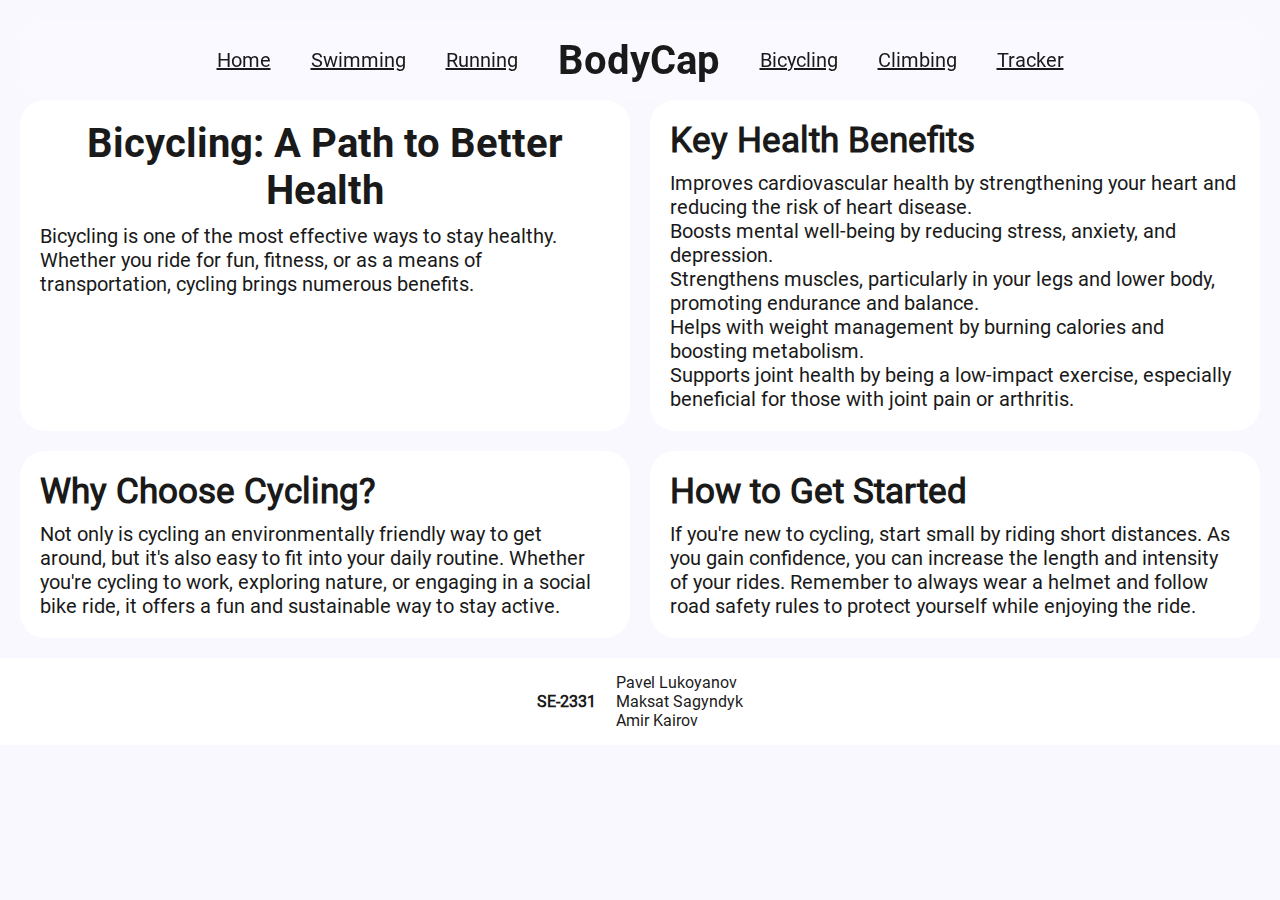
==== bicycling.html @ da782f6e "Style upd 1" ====
<!DOCTYPE html>
<html lang="en" style="padding: 0">
    <head>
        <meta name="viewport" content="width=device-width, initial-scale=1.0">
        <link href="CSS/main.css" rel="stylesheet" type="text/css">
        <meta charset="UTF-8">
        <title>Bicycling Benefits - BodyCap</title>
    </head>
    <body>
        <div class="emptyGap"></div>
        <header>
            <nav id="navHeader">
                <a href="index.html">Home</a>
                <a href="swimming.html">Swimming</a>
                <a href="running.html">Running</a>
                <h1 style="font-size: 40px">BodyCap</h1>
                <a href="bicycling.html">Bicycling</a>
                <a href="climbing.html">Climbing</a>
                <a href="tracker.html">Tracker</a>
            </nav>
        </header>
        <main>
            <section>
                <h1 style="font-size: 40px">Bicycling: A Path to Better Health</h1>
                <p style="font-size: 20px; align-self: center">
                    Bicycling is one of the most effective ways to stay healthy. Whether you ride for fun, fitness, or as a means of transportation, cycling brings numerous benefits.
                </p>
            </section>
            <section>
                <h2 style="font-size: 35px">Key Health Benefits</h2>
                <ul style="font-size: 20px">
                    <li>Improves cardiovascular health by strengthening your heart and reducing the risk of heart disease.</li>
                    <li>Boosts mental well-being by reducing stress, anxiety, and depression.</li>
                    <li>Strengthens muscles, particularly in your legs and lower body, promoting endurance and balance.</li>
                    <li>Helps with weight management by burning calories and boosting metabolism.</li>
                    <li>Supports joint health by being a low-impact exercise, especially beneficial for those with joint pain or arthritis.</li>
                </ul>
            </section>
            <section>
                <h2 style="font-size: 35px">Why Choose Cycling?</h2>
                <p style="font-size: 20px">
                    Not only is cycling an environmentally friendly way to get around, but it's also easy to fit into your daily routine. Whether you're cycling to work, exploring nature, or engaging in a social bike ride, it offers a fun and sustainable way to stay active.
                </p>
            </section>
            <section>
                <h2 style="font-size: 35px">How to Get Started</h2>
                <p style="font-size: 20px">
                    If you're new to cycling, start small by riding short distances. As you gain confidence, you can increase the length and intensity of your rides. Remember to always wear a helmet and follow road safety rules to protect yourself while enjoying the ride.
                </p>
            </section>
        </main>
        <footer>
            <p style="font-weight: bold">SE-2331</p>
            <ul>
                <li>Pavel Lukoyanov</li>
                <li>Maksat Sagyndyk</li>
                <li>Amir Kairov</li>
            </ul>
        </footer>
    </body>
</html>
---- CSS/main.css ----
* {
    margin: 0;
    padding: 0;
    box-sizing: border-box;
    font-family: "Roboto-Regular", "Arial", sans-serif;
    color: #1a1a1a
}
@font-face {
    font-family: "Roboto-Regular";
    src: url("../TTF/Roboto-Regular.ttf");
}
@font-face {
    font-family: "Roboto-Bold";
    src: url("../TTF/Roboto-Bold.ttf");
}
body {
    width: 100%;
    display: flex;
    flex-direction: column;
    align-items: center;
    gap: 20px;
    background-color: #f9f8ff;
}
header {
    width: calc(100% - 40px);
    max-width: 1480px;
    height: 80px;
    padding: 15px;
    display: flex;
    position: fixed;
    flex-direction: column;
    align-items: center;
    justify-content: center;
    gap: 20px;
    top: 20px;
    border-radius: 25px;
    background-color: #ffffff36;
    backdrop-filter: blur(15px);
}
#navHeader {
    display: flex;
    align-items: center;
}
section {
    max-width: 1480px;
    width: 450px;
    display: flex;
    flex-direction: column;
    gap: 10px;
    padding: 20px;
    background-color: #ffffff;
    border-radius: 25px;
    flex-grow: 1;

}
.sectionFullscreen {
    height: 100vh;
    min-width: 100vw;
    display: flex;
    flex-direction: column;
    align-items: center;
    justify-content: center;
    background-color: #5685ff;
    margin-left: -20px;
    border-radius: 0;
}
#welcomeScreen {
    background-image: url("../SVG/welcomeScreen.svg");
    background-size: cover;
    background-position: center;
}
#starScreen {
    background-image: url("../SVG/starScreen.svg");
    background-size: cover;
    background-position: center;
}
#goldScreen {
    background-image: url("../SVG/goldScreen.svg");
    background-size: cover;
    background-position: center;
}
h1 {
    font-family: "Roboto-Bold", "Arial", sans-serif;
    font-weight: normal;
    text-align: center;
}

.emptyGap {
    height: 80px
}
.h1Ultra {
    color: #ffffff;
    font-size: 80px;
    text-align: center;
}
.sectionForm {
    background: linear-gradient(22deg, rgb(255 161 161) 0%, rgb(255 102 210) 35%, rgb(104 137 239) 100%);
    padding: 20px 0 40px 0;
}
nav {
    display: flex;
    gap: 40px
}
a, label {
    font-size: 20px;
}
main {
    display: flex;
    flex-wrap: wrap;
    gap: 20px;
    width: 100%;
    padding: 0 20px;
}
footer {
    width: 100%;
    padding: 15px;
    display: flex;
    flex-wrap: wrap;
    justify-content: center;
    align-items: center;
    gap: 20px;
    background-color: #ffffff;
}
ul {
    list-style-type:  none;
}
img {
    border-radius: 18px;
}
input, button, textarea, select {
    min-height: 50px;
    min-width: 300px;
    border-radius: 15px;
    padding: 8px;
    font-size: 20px;
    border: none;
    background-color: #ffffff;
}
form {
    display: flex;
    flex-direction: column;
    width: 300px;
    gap: 10px
}
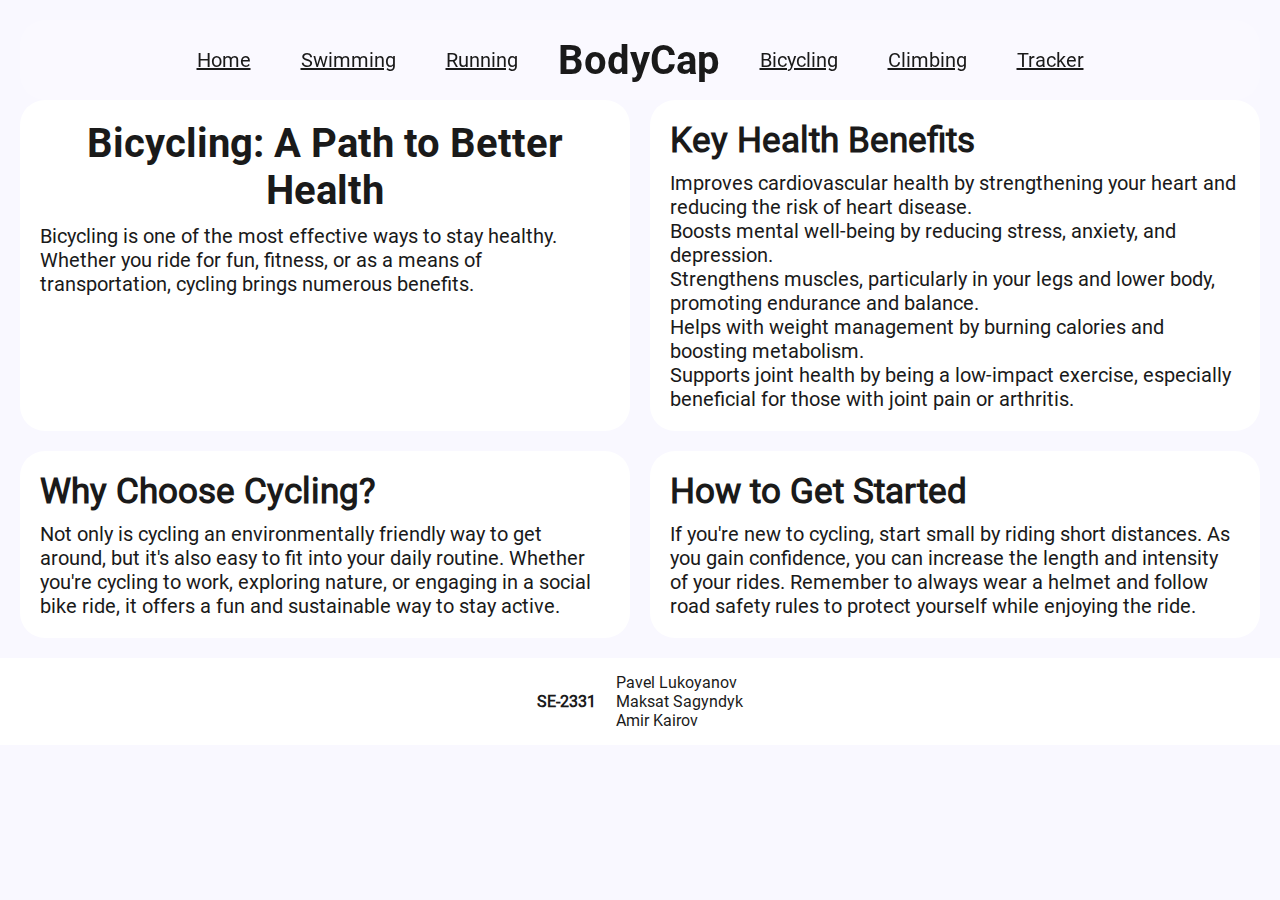
==== commit 577cf2e3: "Style upd 1" ====
--- a/bicycling.html
+++ b/bicycling.html
@@ -3,6 +3,7 @@
     <head>
         <meta name="viewport" content="width=device-width, initial-scale=1.0">
         <link href="CSS/main.css" rel="stylesheet" type="text/css">
+        <link href="CSS/LazyLukPack.css" rel="stylesheet" type="text/css">
         <meta charset="UTF-8">
         <title>Bicycling Benefits - BodyCap</title>
     </head>
@@ -10,13 +11,13 @@
         <div class="emptyGap"></div>
         <header>
             <nav id="navHeader">
-                <a href="index.html">Home</a>
-                <a href="swimming.html">Swimming</a>
-                <a href="running.html">Running</a>
-                <h1 style="font-size: 40px">BodyCap</h1>
-                <a href="bicycling.html">Bicycling</a>
-                <a href="climbing.html">Climbing</a>
-                <a href="tracker.html">Tracker</a>
+                <a href="index.html" class="btnFrame">Home</a>
+                <a href="swimming.html" class="btnFrame">Swimming</a>
+                <a href="running.html" class="btnFrame">Running</a>
+                <h1 style="font-size: 40px; margin: 0 10px" class="clickable">BodyCap</h1>
+                <a href="bicycling.html" class="btnFrame">Bicycling</a>
+                <a href="climbing.html" class="btnFrame">Climbing</a>
+                <a href="tracker.html" class="btnFrame">Tracker</a>
             </nav>
         </header>
         <main>
--- a/CSS/main.css
+++ b/CSS/main.css
@@ -36,10 +36,19 @@
     border-radius: 25px;
     background-color: #ffffff36;
     backdrop-filter: blur(15px);
+    transition-duration: 1s;
+}
+.headerFullscreen {
+    width: 100%;
+    height: 100%;
+    top: 0;
+    border-radius: 0;
+    max-width: 100%;
 }
 #navHeader {
     display: flex;
     align-items: center;
+    gap: 10px
 }
 section {
     max-width: 1480px;
@@ -64,18 +73,28 @@
     margin-left: -20px;
     border-radius: 0;
 }
-#welcomeScreen {
+.welcomeScreen {
     background-image: url("../SVG/welcomeScreen.svg");
     background-size: cover;
     background-position: center;
 }
-#starScreen {
+.starScreen {
     background-image: url("../SVG/starScreen.svg");
     background-size: cover;
     background-position: center;
 }
-#goldScreen {
+.goldScreen {
     background-image: url("../SVG/goldScreen.svg");
+    background-size: cover;
+    background-position: center;
+}
+.runningScreen {
+    background-image: url("../IMG/running.webp");
+    background-size: cover;
+    background-position: center;
+}
+.swimmingScreen {
+    background-image: url("../IMG/swimming.png");
     background-size: cover;
     background-position: center;
 }
@@ -97,12 +116,25 @@
     background: linear-gradient(22deg, rgb(255 161 161) 0%, rgb(255 102 210) 35%, rgb(104 137 239) 100%);
     padding: 20px 0 40px 0;
 }
-nav {
+.btnFrame {
     display: flex;
-    gap: 40px
+    justify-content: center;
+    align-items: center;
+    padding: 0 20px;
+    cursor: pointer;
+    height: 50px;
+    transition-duration: 0.4s;
+    border-radius: 15px;
+}
+.btnFrame:hover {
+    background-color: #37373799;
+    color: #ffffff;
 }
 a, label {
     font-size: 20px;
+}
+label {
+    color: #ffffff;
 }
 main {
     display: flex;
--- a/CSS/LazyLukPack.css
+++ b/CSS/LazyLukPack.css
@@ -0,0 +1,99 @@
+:root {
+	--main-bg-color: #f4f4f4;
+	--header: #fff;
+	--search-field: #dfdfdf;
+}
+
+* {
+	margin: 0;
+	padding: 0;
+	box-sizing: border-box;
+
+}
+*::-webkit-scrollbar {
+	width: 3px;
+	height: 3px;
+	background-color: #FFFFFF;
+}
+*::-webkit-scrollbar-thumb {
+	background-color: #000000;
+	border-radius: 5px;
+}
+
+.flex {
+	display: flex;
+}
+.flex-column {
+	display: flex;
+	flex-direction: column;
+}
+.flex-justifyspacebetween {
+	display: flex;
+	justify-content: space-between;
+}
+.flex-aligncenter {
+	display: flex;
+	align-items: center;
+}
+.flex-justifycenter {
+	display: flex;
+	justify-content: center;
+}
+
+.minw35h35 {
+	min-width: 35px !important;
+	min-height: 35px !important;
+	width: 35px !important;
+	height: 35px !important;
+}
+.w35h35 {
+	width: 35px !important;
+	height: 35px !important;
+}
+.w40h40 {
+	width: 40px !important;
+	height: 40px !important;
+}
+.w55h55 {
+	width: 55px !important;
+	height: 55px !important;
+}
+.w100h100 {
+	width: 100px !important;
+	height: 100px !important;
+}
+.w200h200 {
+	width: 200px !important;
+	height: 200px !important;
+}
+
+.unclickable {
+	pointer-events: none !important;
+	opacity: 0.3 !important;
+}
+.clickable {
+	cursor: pointer;
+	transition-duration: 0.3s !important;
+}
+.clickable:hover {
+	scale: 0.9;
+}
+.clickableRight {
+	cursor: pointer;
+	transition-duration: 0.3s !important;
+}
+.clickableRight:hover {
+	transform: translateX(5px);
+}
+
+.shake {
+	animation: shake 0.3s;
+}
+@keyframes shake {
+	0% { transform: translateX(0); }
+	20% { transform: translateX(3px); }
+	40% { transform: translateX(-3px); }
+	60% { transform: translateX(3px); }
+	80% { transform: translateX(-3px); }
+	100% { transform: translateX(0px); }
+}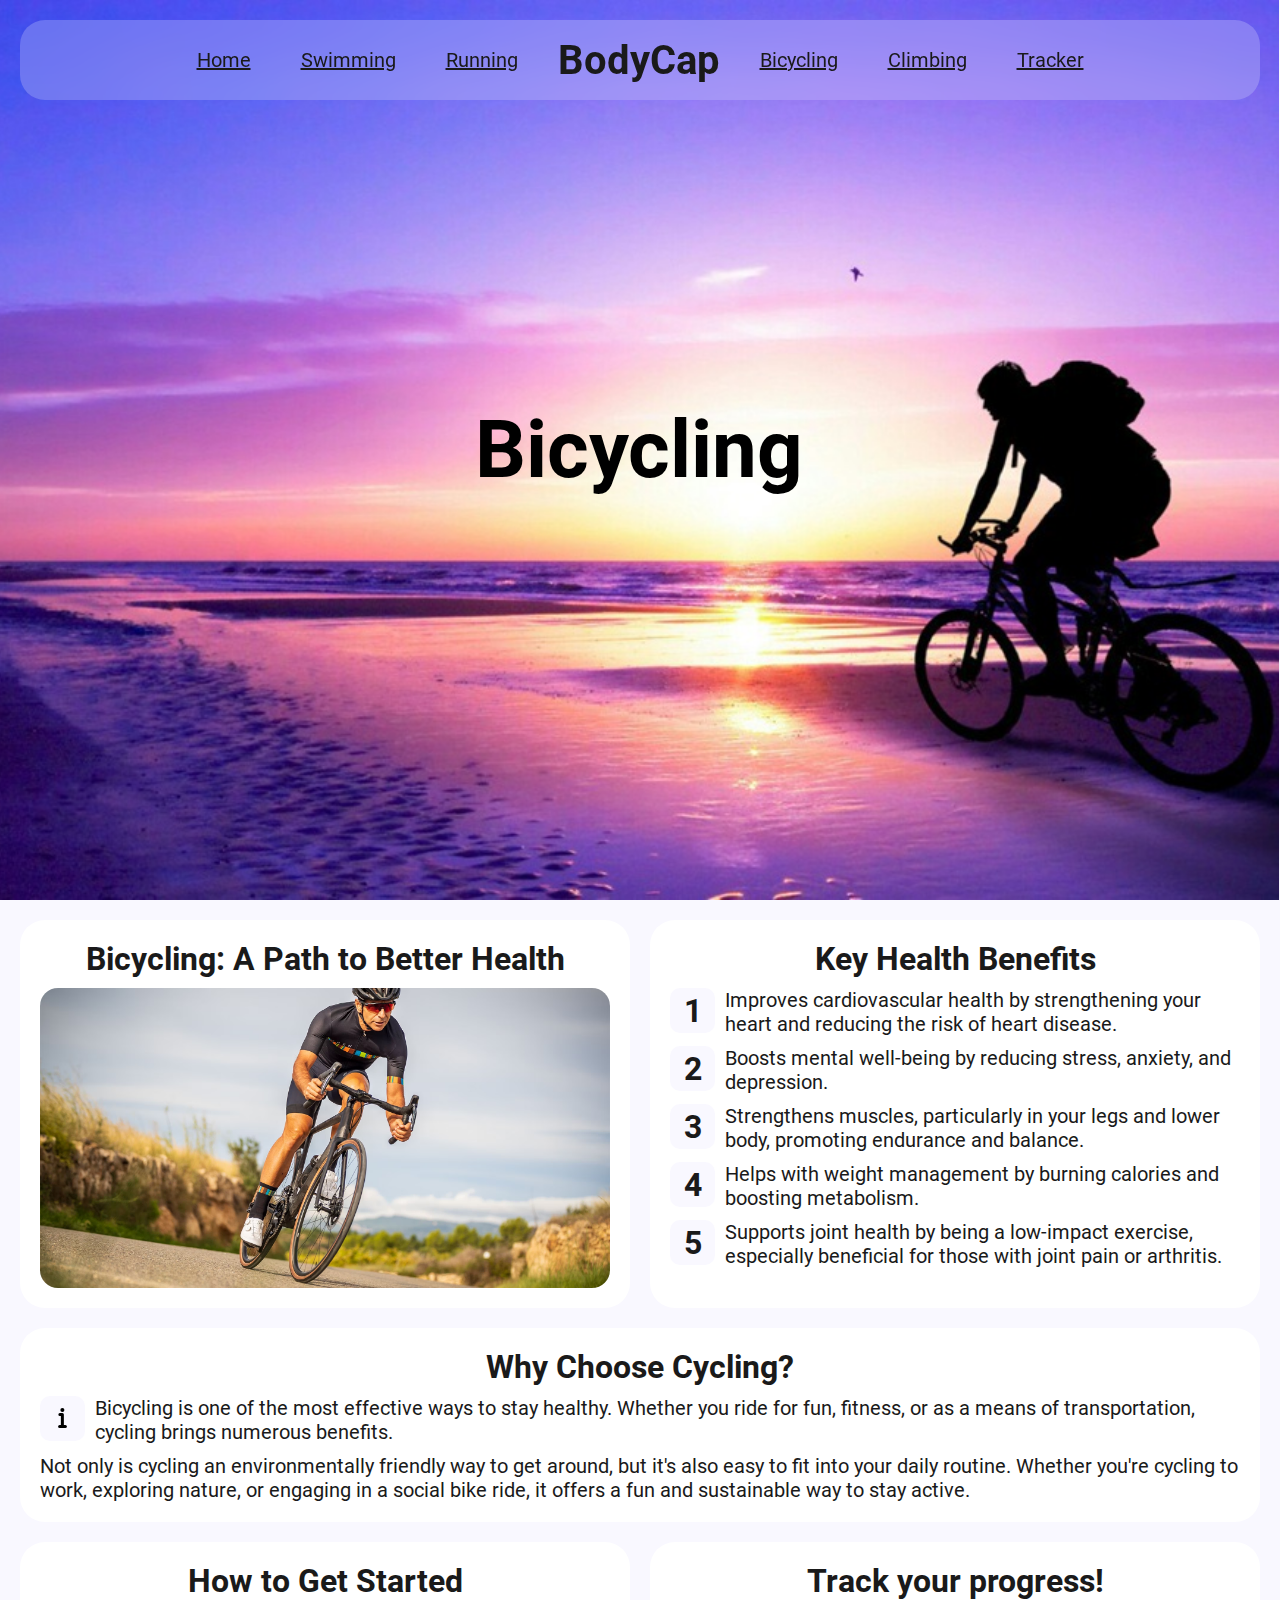
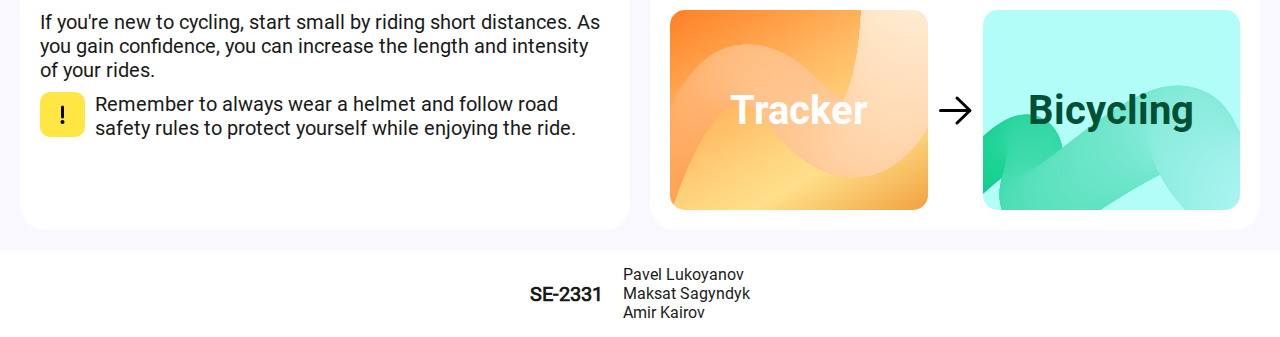
==== commit ec349d29: "Tracker 2" ====
--- a/bicycling.html
+++ b/bicycling.html
@@ -3,12 +3,12 @@
     <head>
         <meta name="viewport" content="width=device-width, initial-scale=1.0">
         <link href="CSS/main.css" rel="stylesheet" type="text/css">
+        <link href="CSS/icons.css" rel="stylesheet" type="text/css">
         <link href="CSS/LazyLukPack.css" rel="stylesheet" type="text/css">
         <meta charset="UTF-8">
         <title>Bicycling Benefits - BodyCap</title>
     </head>
     <body>
-        <div class="emptyGap"></div>
         <header>
             <nav id="navHeader">
                 <a href="index.html" class="btnFrame">Home</a>
@@ -20,34 +20,82 @@
                 <a href="tracker.html" class="btnFrame">Tracker</a>
             </nav>
         </header>
+
+        <section class="sectionFullscreen bicyclingScreen">
+            <h1 class="h1Ultra" style="color:black">Bicycling</h1>
+        </section>
+
         <main>
             <section>
-                <h1 style="font-size: 40px">Bicycling: A Path to Better Health</h1>
-                <p style="font-size: 20px; align-self: center">
-                    Bicycling is one of the most effective ways to stay healthy. Whether you ride for fun, fitness, or as a means of transportation, cycling brings numerous benefits.
-                </p>
+                <h1>Bicycling: A Path to Better Health</h1>
+                <img src="/IMG/bicycling-1.avif" alt="Bicycling" style="object-fit: cover; height: 300px">
             </section>
+
             <section>
-                <h2 style="font-size: 35px">Key Health Benefits</h2>
-                <ul style="font-size: 20px">
-                    <li>Improves cardiovascular health by strengthening your heart and reducing the risk of heart disease.</li>
-                    <li>Boosts mental well-being by reducing stress, anxiety, and depression.</li>
-                    <li>Strengthens muscles, particularly in your legs and lower body, promoting endurance and balance.</li>
-                    <li>Helps with weight management by burning calories and boosting metabolism.</li>
-                    <li>Supports joint health by being a low-impact exercise, especially beneficial for those with joint pain or arthritis.</li>
-                </ul>
+                <h1>Key Health Benefits</h1>
+
+                <div class="flex" style="gap: 10px">
+                    <div class="iconContainer" style="background-color: #f9f8ff">
+                        <h1>1</h1>
+                    </div>
+                    <p>Improves cardiovascular health by strengthening your heart and reducing the risk of heart disease.</p>
+                </div>
+                <div class="flex" style="gap: 10px">
+                    <div class="iconContainer" style="background-color: #f9f8ff">
+                        <h1>2</h1>
+                    </div>
+                    <p>Boosts mental well-being by reducing stress, anxiety, and depression.</p>
+                </div>
+                <div class="flex" style="gap: 10px">
+                    <div class="iconContainer" style="background-color: #f9f8ff">
+                        <h1>3</h1>
+                    </div>
+                    <p>Strengthens muscles, particularly in your legs and lower body, promoting endurance and balance.</p>
+                </div>
+                <div class="flex" style="gap: 10px">
+                    <div class="iconContainer" style="background-color: #f9f8ff">
+                        <h1>4</h1>
+                    </div>
+                    <p>Helps with weight management by burning calories and boosting metabolism.</p>
+                </div>
+                <div class="flex" style="gap: 10px">
+                    <div class="iconContainer" style="background-color: #f9f8ff">
+                        <h1>5</h1>
+                    </div>
+                    <p>Supports joint health by being a low-impact exercise, especially beneficial for those with joint pain or arthritis.</p>
+                </div>
             </section>
-            <section>
-                <h2 style="font-size: 35px">Why Choose Cycling?</h2>
+
+            <section style="width: 100%">
+                <h1>Why Choose Cycling?</h1>
+                <div class="flex" style="gap: 10px">
+                    <div class="iconContainer" style="background-color: #f9f8ff">
+                        <svg class="iconI"></svg>
+                    </div>
+                    <p>Bicycling is one of the most effective ways to stay healthy. Whether you ride for fun, fitness, or as a means of transportation, cycling brings numerous benefits.</p>
+                </div>
                 <p style="font-size: 20px">
                     Not only is cycling an environmentally friendly way to get around, but it's also easy to fit into your daily routine. Whether you're cycling to work, exploring nature, or engaging in a social bike ride, it offers a fun and sustainable way to stay active.
                 </p>
             </section>
             <section>
-                <h2 style="font-size: 35px">How to Get Started</h2>
-                <p style="font-size: 20px">
-                    If you're new to cycling, start small by riding short distances. As you gain confidence, you can increase the length and intensity of your rides. Remember to always wear a helmet and follow road safety rules to protect yourself while enjoying the ride.
-                </p>
+                <h1>How to Get Started</h1>
+                <p>If you're new to cycling, start small by riding short distances. As you gain confidence, you can increase the length and intensity of your rides.</p>
+                <div class="flex" style="gap: 10px">
+                    <div class="iconContainer" style="background-color: #ffe642">
+                        <svg class="iconWarning"></svg>
+                    </div>
+                    <p>Remember to always wear a helmet and follow road safety rules to protect yourself while enjoying the ride.</p>
+                </div>
+            </section>
+
+            <section>
+                <h1>Track your progress!</h1>
+                <div class="flex flex-justifycenter flex-aligncenter" style="gap: 10px; width: 100%">
+                    <button class="buttonExercise colorsTracker clickable" style="max-width: 350px">Tracker</button>
+                    <svg class="iconNext"></svg>
+                    <button class="buttonExercise colorsBicycling clickable" style="max-width: 350px">Bicycling</button>
+                </div>
             </section>
         </main>
         <footer>
--- a/CSS/main.css
+++ b/CSS/main.css
@@ -13,6 +13,13 @@
     font-family: "Roboto-Bold";
     src: url("../TTF/Roboto-Bold.ttf");
 }
+
+@media (max-width: 600px) {
+    .flex-directionRotation {
+        flex-direction: column !important;
+    }
+}
+
 body {
     width: 100%;
     display: flex;
@@ -23,6 +30,7 @@
 }
 header {
     width: calc(100% - 40px);
+    z-index: 3;
     max-width: 1480px;
     height: 80px;
     padding: 15px;
@@ -51,7 +59,6 @@
     gap: 10px
 }
 section {
-    max-width: 1480px;
     width: 450px;
     display: flex;
     flex-direction: column;
@@ -70,7 +77,12 @@
     align-items: center;
     justify-content: center;
     background-color: #5685ff;
-    margin-left: -20px;
+    margin-left: -3px;
+    border-radius: 0;
+}
+.sectionWideInvisible {
+    width: 100%;
+    background-color: #00000000;
     border-radius: 0;
 }
 .welcomeScreen {
@@ -95,6 +107,11 @@
 }
 .swimmingScreen {
     background-image: url("../IMG/swimming.png");
+    background-size: cover;
+    background-position: center;
+}
+.bicyclingScreen {
+    background-image: url("../IMG/bicycling.jpg");
     background-size: cover;
     background-position: center;
 }
@@ -103,6 +120,14 @@
     font-weight: normal;
     text-align: center;
 }
+h3 {
+    font-size: 20px;
+    font-family: "Roboto-Bold", "Arial", sans-serif;
+    font-weight: normal;
+}
+.white {
+    color: white;
+}
 
 .emptyGap {
     height: 80px
@@ -114,7 +139,9 @@
 }
 .sectionForm {
     background: linear-gradient(22deg, rgb(255 161 161) 0%, rgb(255 102 210) 35%, rgb(104 137 239) 100%);
-    padding: 20px 0 40px 0;
+}
+.sectionSteps {
+    background: linear-gradient(22deg, rgb(255 106 40) 0%, rgb(255 38 38) 35%, rgb(255 91 143) 100%);
 }
 .btnFrame {
     display: flex;
@@ -130,7 +157,7 @@
     background-color: #37373799;
     color: #ffffff;
 }
-a, label {
+a, p, label {
     font-size: 20px;
 }
 label {
@@ -142,6 +169,7 @@
     gap: 20px;
     width: 100%;
     padding: 0 20px;
+    max-width: 1480px;
 }
 footer {
     width: 100%;
@@ -154,19 +182,68 @@
     background-color: #ffffff;
 }
 ul {
-    list-style-type:  none;
+    list-style-type: none;
 }
 img {
     border-radius: 18px;
 }
 input, button, textarea, select {
     min-height: 50px;
-    min-width: 300px;
+    width: 100%;
     border-radius: 15px;
-    padding: 8px;
+    padding: 7px;
     font-size: 20px;
     border: none;
-    background-color: #ffffff;
+    background-color: #f9f8ff;
+}
+button {
+    display: flex;
+    justify-content: center;
+    align-items: center;
+    gap: 10px
+}
+.buttonExercise {
+    height: 200px;
+    width: 200px;
+    flex-grow: 1;
+    padding: 10px;
+    flex-direction: column;
+    justify-content: center;
+    font-size: 40px;
+    font-family: "Roboto-Bold", "Arial", sans-serif;
+    background-position: center bottom;
+    background-size: cover;
+}
+.colorsSwimming {
+    background-color: #b2c9fd;
+    color: #002c9f;
+    background-image: url("../SVG/blueBG.svg");
+}
+.colorsRunning {
+    background-color: #fde5b2;
+    color: #810000;
+    background-image: url("../SVG/redBG.svg");
+}
+.colorsBicycling {
+    background-color: #b2fdf7;
+    color: #005035;
+    background-image: url("../SVG/greenBG.svg");
+}
+.colorsClimbing {
+    background-color: #f3dbc8;
+    color: #2e2419;
+    background-image: url("../SVG/brownBG.svg");
+}
+.colorsTracker {
+    color: #ffffff;
+    background-image: url("../SVG/goldScreen.svg");
+}
+
+.chartWrapper {
+    width: 100%;
+    border-radius: 15px;
+    height: 300px;
+    background-color: #515151;
 }
 form {
     display: flex;
--- a/CSS/icons.css
+++ b/CSS/icons.css
@@ -0,0 +1,58 @@
+.iconContainer {
+    min-height: 45px;
+    min-width: 45px;
+    height: 45px;
+    width: 45px;
+    border-radius: 10px;
+    background-color: #ebe0fd;
+    display: flex;
+    align-items: center;
+    justify-content: center;
+}
+.iconHeight {
+    background-image: url('../SVG/height.svg');
+    height: 35px;
+    width: 35px;
+}
+.iconWeight {
+    background-image: url('../SVG/weight.svg');
+    height: 35px;
+    width: 35px;
+}
+.iconNext {
+    background-image: url('../SVG/next.svg');
+    min-height: 35px;
+    min-width: 35px;
+    height: 35px;
+    width: 35px;
+}
+.iconStats{
+    background-image: url('../SVG/stats.svg');
+    height: 35px;
+    width: 35px;
+}
+.iconGoal {
+    background-image: url('../SVG/goal.svg');
+    height: 35px;
+    width: 35px;
+}
+.iconPlus {
+    background-image: url('../SVG/plus.svg');
+    height: 35px;
+    width: 35px;
+}
+.iconI {
+    background-image: url('../SVG/i.svg');
+    height: 35px;
+    width: 35px;
+}
+.iconSneaker {
+    background-image: url('../SVG/sneaker.svg');
+    height: 35px;
+    width: 35px;
+}
+.iconWarning {
+    background-image: url('../SVG/warning.svg');
+    height: 35px;
+    width: 35px;
+}--- a/CSS/LazyLukPack.css
+++ b/CSS/LazyLukPack.css
@@ -26,6 +26,10 @@
 .flex-column {
 	display: flex;
 	flex-direction: column;
+}
+.flex-row {
+	display: flex;
+	flex-direction: row;
 }
 .flex-justifyspacebetween {
 	display: flex;
@@ -96,4 +100,58 @@
 	60% { transform: translateX(3px); }
 	80% { transform: translateX(-3px); }
 	100% { transform: translateX(0px); }
+}
+
+@property --p{
+	syntax: '<number>';
+	inherits: true;
+	initial-value: 0;
+}
+
+.pie {
+	--p:20;
+	--b:26px;
+	--c:darkred;
+	--w:150px;
+}
+
+.pie {
+	width:var(--w);
+	aspect-ratio:1;
+	position:relative;
+	display:inline-grid;
+	margin:5px;
+	place-content:center;
+	font-weight: normal;
+}
+.pie:before,
+.pie:after {
+	content:"";
+	position:absolute;
+	border-radius:50%;
+}
+.pie:before {
+	inset:0;
+	background:
+			radial-gradient(farthest-side,var(--c) 98%,#0000) top/var(--b) var(--b) no-repeat,
+			conic-gradient(var(--c) calc(var(--p)*1%),#0000 0);
+	-webkit-mask:radial-gradient(farthest-side,#0000 calc(99% - var(--b)),#000 calc(100% - var(--b)));
+	mask:radial-gradient(farthest-side,#0000 calc(99% - var(--b)),#000 calc(100% - var(--b)));
+}
+.pie:after {
+	inset:calc(50% - var(--b)/2);
+	background:var(--c);
+	transform:rotate(calc(var(--p)*3.6deg)) translateY(calc(50% - var(--w)/2));
+}
+.animate {
+	animation:p 1s .5s both;
+}
+.no-round:before {
+	background-size:0 0,auto;
+}
+.no-round:after {
+	content:none;
+}
+@keyframes p {
+	from{--p:0}
 }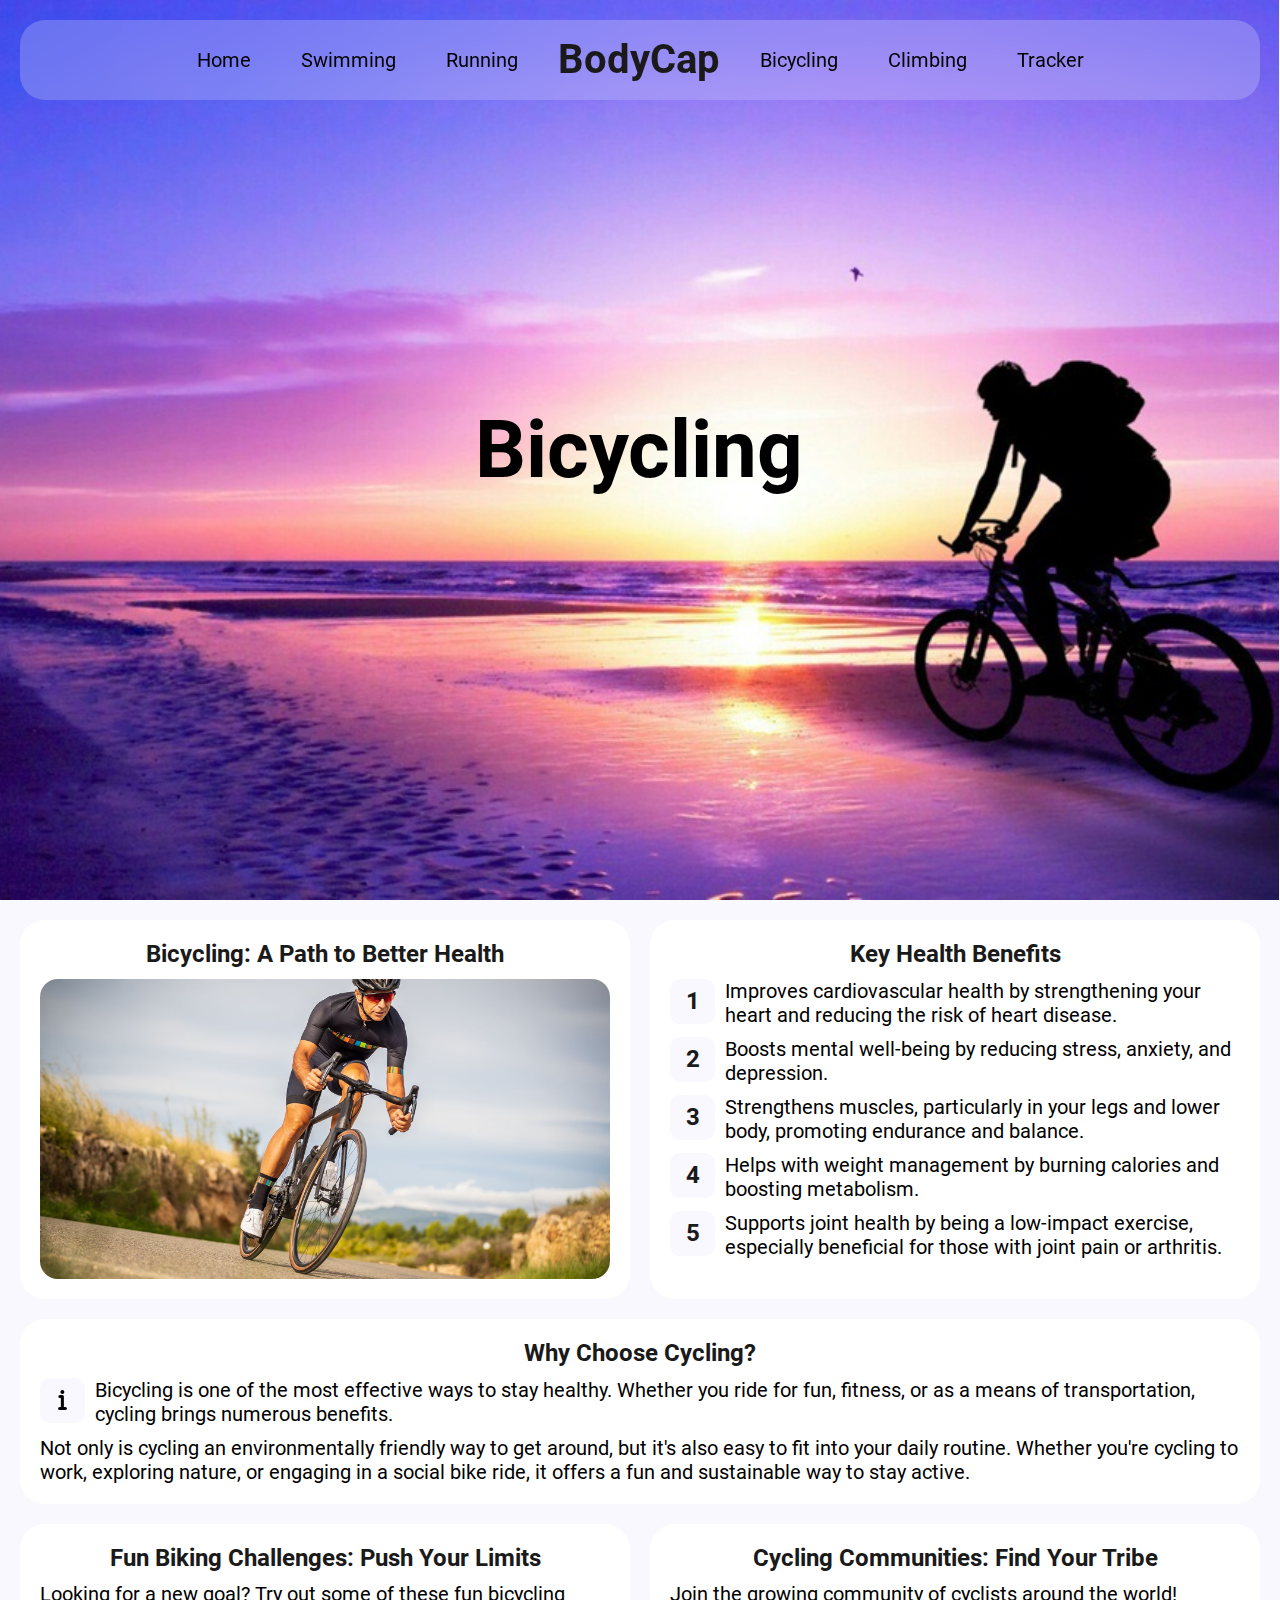
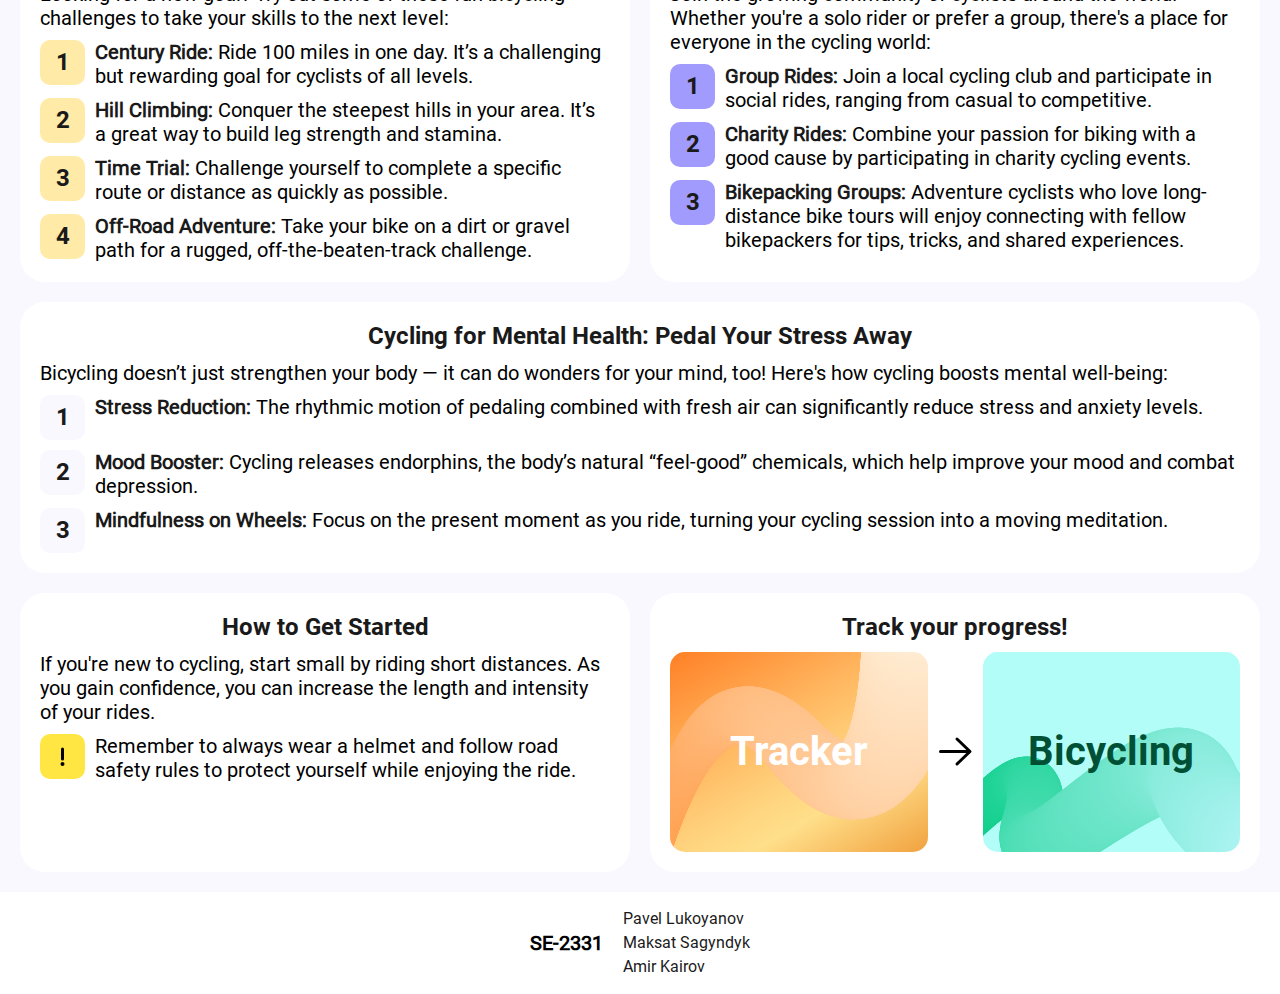
==== commit b0e8d149: "Uniforming" ====
--- a/bicycling.html
+++ b/bicycling.html
@@ -2,6 +2,7 @@
 <html lang="en" style="padding: 0">
     <head>
         <meta name="viewport" content="width=device-width, initial-scale=1.0">
+        <link rel="stylesheet" href="https://cdn.jsdelivr.net/npm/bootstrap@4.0.0/dist/css/bootstrap.min.css" integrity="sha384-Gn5384xqQ1aoWXA+058RXPxPg6fy4IWvTNh0E263XmFcJlSAwiGgFAW/dAiS6JXm" crossorigin="anonymous">
         <link href="CSS/main.css" rel="stylesheet" type="text/css">
         <link href="CSS/icons.css" rel="stylesheet" type="text/css">
         <link href="CSS/LazyLukPack.css" rel="stylesheet" type="text/css">
@@ -28,7 +29,7 @@
         <main>
             <section>
                 <h1>Bicycling: A Path to Better Health</h1>
-                <img src="/IMG/bicycling-1.avif" alt="Bicycling" style="object-fit: cover; height: 300px">
+                <img src="/IMG/bicycling/bicycling-1.avif" alt="Bicycling" style="object-fit: cover; height: 300px">
             </section>
 
             <section>
@@ -78,6 +79,92 @@
                     Not only is cycling an environmentally friendly way to get around, but it's also easy to fit into your daily routine. Whether you're cycling to work, exploring nature, or engaging in a social bike ride, it offers a fun and sustainable way to stay active.
                 </p>
             </section>
+
+            <section>
+                <h1>Fun Biking Challenges: Push Your Limits</h1>
+                <p>Looking for a new goal? Try out some of these fun bicycling challenges to take your skills to the next level:</p>
+
+                <div class="flex" style="gap: 10px">
+                    <div class="iconContainer" style="background-color: #ffeaa7">
+                        <h1>1</h1>
+                    </div>
+                    <p><strong>Century Ride:</strong> Ride 100 miles in one day. It’s a challenging but rewarding goal for cyclists of all levels.</p>
+                </div>
+
+                <div class="flex" style="gap: 10px">
+                    <div class="iconContainer" style="background-color: #ffeaa7">
+                        <h1>2</h1>
+                    </div>
+                    <p><strong>Hill Climbing:</strong> Conquer the steepest hills in your area. It’s a great way to build leg strength and stamina.</p>
+                </div>
+
+                <div class="flex" style="gap: 10px">
+                    <div class="iconContainer" style="background-color: #ffeaa7">
+                        <h1>3</h1>
+                    </div>
+                    <p><strong>Time Trial:</strong> Challenge yourself to complete a specific route or distance as quickly as possible.</p>
+                </div>
+
+                <div class="flex" style="gap: 10px">
+                    <div class="iconContainer" style="background-color: #ffeaa7">
+                        <h1>4</h1>
+                    </div>
+                    <p><strong>Off-Road Adventure:</strong> Take your bike on a dirt or gravel path for a rugged, off-the-beaten-track challenge.</p>
+                </div>
+            </section>
+
+            <section>
+                <h1>Cycling Communities: Find Your Tribe</h1>
+                <p>Join the growing community of cyclists around the world! Whether you're a solo rider or prefer a group, there's a place for everyone in the cycling world:</p>
+
+                <div class="flex" style="gap: 10px">
+                    <div class="iconContainer" style="background-color: #a29bfe">
+                        <h1>1</h1>
+                    </div>
+                    <p><strong>Group Rides:</strong> Join a local cycling club and participate in social rides, ranging from casual to competitive.</p>
+                </div>
+
+                <div class="flex" style="gap: 10px">
+                    <div class="iconContainer" style="background-color: #a29bfe">
+                        <h1>2</h1>
+                    </div>
+                    <p><strong>Charity Rides:</strong> Combine your passion for biking with a good cause by participating in charity cycling events.</p>
+                </div>
+
+                <div class="flex" style="gap: 10px">
+                    <div class="iconContainer" style="background-color: #a29bfe">
+                        <h1>3</h1>
+                    </div>
+                    <p><strong>Bikepacking Groups:</strong> Adventure cyclists who love long-distance bike tours will enjoy connecting with fellow bikepackers for tips, tricks, and shared experiences.</p>
+                </div>
+            </section>
+
+            <section style="width: 100%">
+                <h1>Cycling for Mental Health: Pedal Your Stress Away</h1>
+                <p>Bicycling doesn’t just strengthen your body — it can do wonders for your mind, too! Here's how cycling boosts mental well-being:</p>
+
+                <div class="flex" style="gap: 10px">
+                    <div class="iconContainer" style="background-color: #f9f8ff">
+                        <h1>1</h1>
+                    </div>
+                    <p><strong>Stress Reduction:</strong> The rhythmic motion of pedaling combined with fresh air can significantly reduce stress and anxiety levels.</p>
+                </div>
+
+                <div class="flex" style="gap: 10px">
+                    <div class="iconContainer" style="background-color: #f9f8ff">
+                        <h1>2</h1>
+                    </div>
+                    <p><strong>Mood Booster:</strong> Cycling releases endorphins, the body’s natural “feel-good” chemicals, which help improve your mood and combat depression.</p>
+                </div>
+
+                <div class="flex" style="gap: 10px">
+                    <div class="iconContainer" style="background-color: #f9f8ff">
+                        <h1>3</h1>
+                    </div>
+                    <p><strong>Mindfulness on Wheels:</strong> Focus on the present moment as you ride, turning your cycling session into a moving meditation.</p>
+                </div>
+            </section>
+
             <section>
                 <h1>How to Get Started</h1>
                 <p>If you're new to cycling, start small by riding short distances. As you gain confidence, you can increase the length and intensity of your rides.</p>
--- a/CSS/main.css
+++ b/CSS/main.css
@@ -101,24 +101,33 @@
     background-position: center;
 }
 .runningScreen {
-    background-image: url("../IMG/running.webp");
+    background-image: url("../IMG/running/running.webp");
     background-size: cover;
     background-position: center;
 }
 .swimmingScreen {
-    background-image: url("../IMG/swimming.png");
+    background-image: url("../IMG/swimming/swimming.png");
     background-size: cover;
     background-position: center;
 }
 .bicyclingScreen {
-    background-image: url("../IMG/bicycling.jpg");
-    background-size: cover;
-    background-position: center;
+    background-image: url("../IMG/bicycling/bicycling.jpg");
+    background-size: cover;
+    background-position: center;
+}
+.climbingScreen {
+    background-image: url("../IMG/climbing/climbing.png");
+    background-size: cover;
+    background-position: center;
+}
+h1, h2, h3, h4, h5, h6 {
+    margin: 0;
 }
 h1 {
     font-family: "Roboto-Bold", "Arial", sans-serif;
     font-weight: normal;
     text-align: center;
+    font-size: 24px;
 }
 h3 {
     font-size: 20px;
@@ -152,6 +161,7 @@
     height: 50px;
     transition-duration: 0.4s;
     border-radius: 15px;
+    color: #000000;
 }
 .btnFrame:hover {
     background-color: #37373799;
@@ -159,9 +169,15 @@
 }
 a, p, label {
     font-size: 20px;
+    margin: 0;
+    font-weight: normal;
+    line-height: normal;
+}
+p, label {
+    color: black;
 }
 label {
-    color: #ffffff;
+    color: white;
 }
 main {
     display: flex;
@@ -174,6 +190,7 @@
 footer {
     width: 100%;
     padding: 15px;
+    margin: 0;
     display: flex;
     flex-wrap: wrap;
     justify-content: center;
@@ -183,6 +200,7 @@
 }
 ul {
     list-style-type: none;
+    margin: 0;
 }
 img {
     border-radius: 18px;
@@ -251,3 +269,14 @@
     width: 300px;
     gap: 10px
 }
+
+.carousel-container {
+    flex-direction: column;
+    width: 100%;
+    height: 100%;
+    display: flex;
+    gap: 10px;
+    justify-content: center;
+    align-items: center;
+    text-align: center;
+}
--- a/CSS/icons.css
+++ b/CSS/icons.css
@@ -55,4 +55,9 @@
     background-image: url('../SVG/warning.svg');
     height: 35px;
     width: 35px;
+}
+.iconEye {
+    background-image: url('../SVG/eye.svg');
+    height: 35px;
+    width: 35px;
 }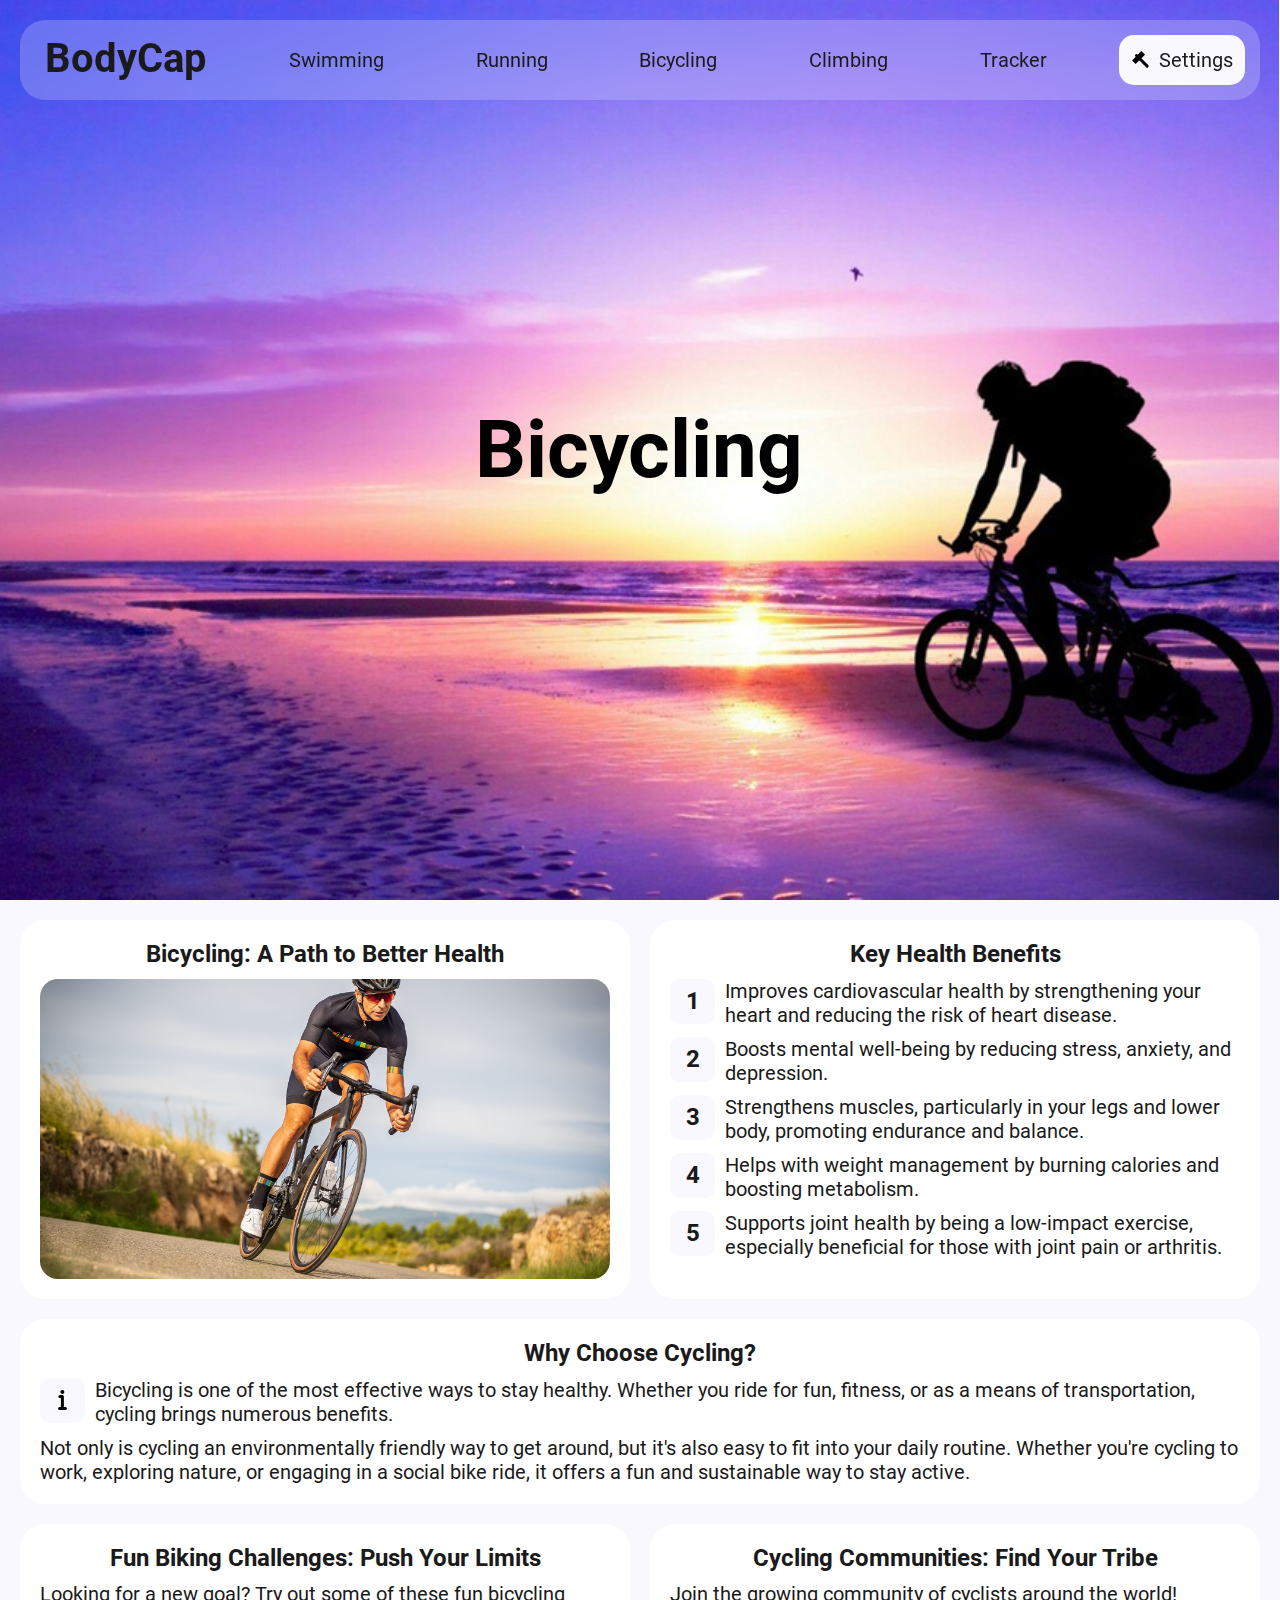
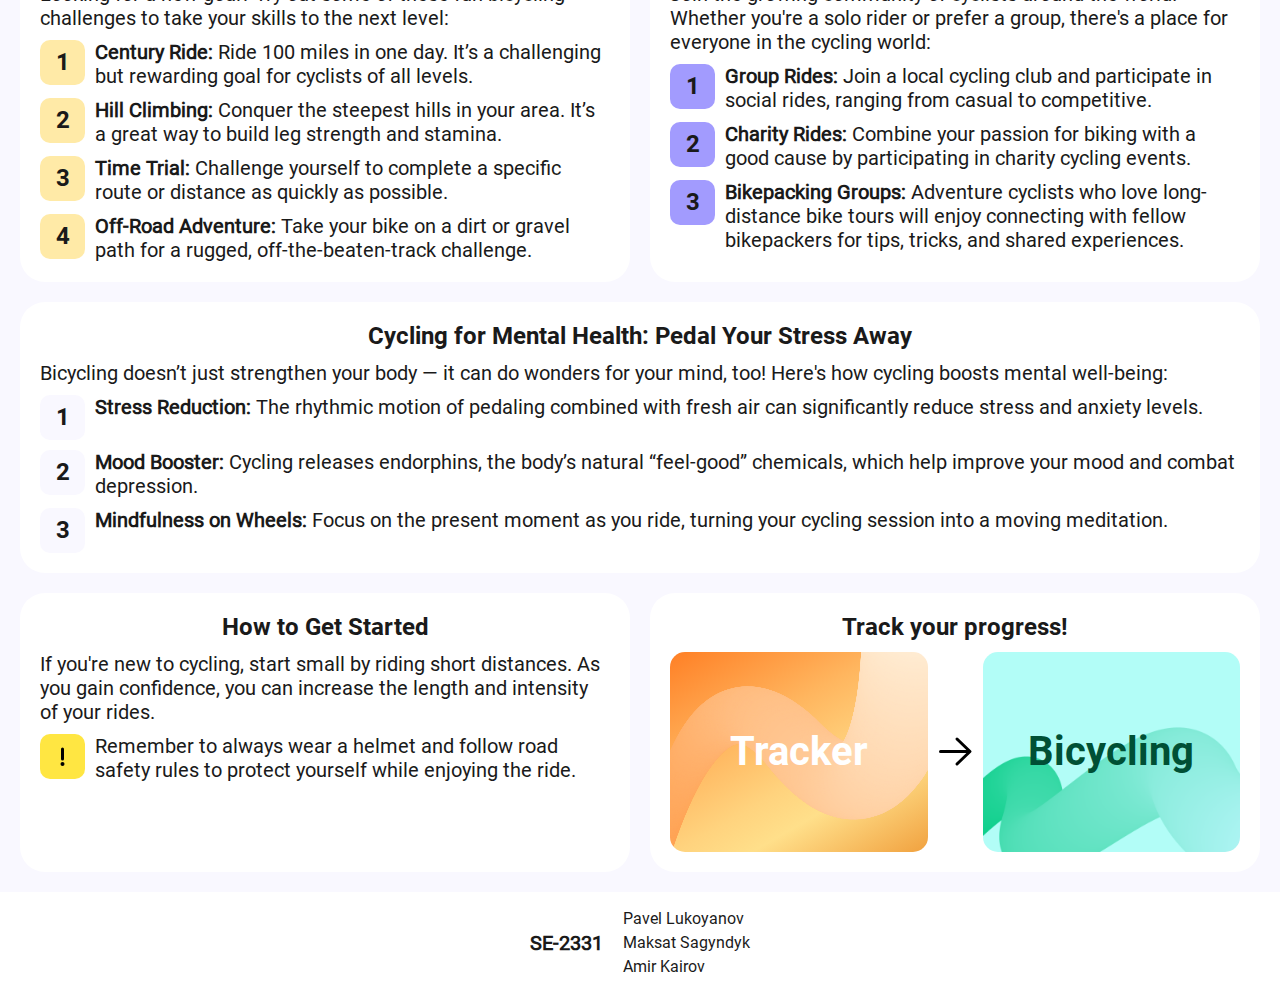
==== commit 13772479: "Tracker update 3" ====
--- a/bicycling.html
+++ b/bicycling.html
@@ -12,13 +12,15 @@
     <body>
         <header>
             <nav id="navHeader">
-                <a href="index.html" class="btnFrame">Home</a>
+                <a href="index.html" style="color: #000000; text-decoration: none">
+                    <h1 style="font-size: 40px; margin: 0 10px" class="clickable">BodyCap</h1>
+                </a>
                 <a href="swimming.html" class="btnFrame">Swimming</a>
                 <a href="running.html" class="btnFrame">Running</a>
-                <h1 style="font-size: 40px; margin: 0 10px" class="clickable">BodyCap</h1>
                 <a href="bicycling.html" class="btnFrame">Bicycling</a>
                 <a href="climbing.html" class="btnFrame">Climbing</a>
                 <a href="tracker.html" class="btnFrame">Tracker</a>
+                <button id="headerSettings" class="button miniButtonWithIcon"><svg class="iconMolotok"></svg>Settings</button>
             </nav>
         </header>
 
@@ -29,7 +31,7 @@
         <main>
             <section>
                 <h1>Bicycling: A Path to Better Health</h1>
-                <img src="/IMG/bicycling/bicycling-1.avif" alt="Bicycling" style="object-fit: cover; height: 300px">
+                <img src="IMG/bicycling/bicycling-1.avif" alt="Bicycling" style="object-fit: cover; height: 300px">
             </section>
 
             <section>
--- a/CSS/main.css
+++ b/CSS/main.css
@@ -1,9 +1,29 @@
+:root {
+    --default-text-color: #1a1a1a;
+    --default-icon-color: #000000;
+    --default-iconContainer-color: #f9f8ff;
+    --default-btn-color: #f9f8ff;
+    --body-color: #f9f8ff;
+    --tile-color: #ffffff;
+}
+
+@media (prefers-color-scheme: dark) {
+    :root {
+        --default-text-color: #ffffff;
+        --default-icon-color: #ffffff;
+        --default-iconContainer-color: #3a3939;
+        --default-btn-color: #3a3939;
+        --body-color: #191919;
+        --tile-color: #2a2a2a;
+    }
+}
+
 * {
     margin: 0;
     padding: 0;
     box-sizing: border-box;
     font-family: "Roboto-Regular", "Arial", sans-serif;
-    color: #1a1a1a
+    color: var(--default-text-color)
 }
 @font-face {
     font-family: "Roboto-Regular";
@@ -26,7 +46,13 @@
     flex-direction: column;
     align-items: center;
     gap: 20px;
-    background-color: #f9f8ff;
+    transition: 0.2s;
+    background-color: var(--body-color);
+}
+.passwordWindow {
+    background-color: #1a1a1a;
+    border-radius: 15px !important;
+    position: absolute;
 }
 header {
     width: calc(100% - 40px);
@@ -37,7 +63,7 @@
     display: flex;
     position: fixed;
     flex-direction: column;
-    align-items: center;
+    align-items: flex-start;
     justify-content: center;
     gap: 20px;
     top: 20px;
@@ -46,6 +72,9 @@
     backdrop-filter: blur(15px);
     transition-duration: 1s;
 }
+.initiallyHidden {
+    visibility: hidden;
+}
 .headerFullscreen {
     width: 100%;
     height: 100%;
@@ -54,8 +83,9 @@
     max-width: 100%;
 }
 #navHeader {
-    display: flex;
-    align-items: center;
+    width: 100%;
+    display: flex;
+    justify-content: space-between;
     gap: 10px
 }
 section {
@@ -64,7 +94,7 @@
     flex-direction: column;
     gap: 10px;
     padding: 20px;
-    background-color: #ffffff;
+    background-color: var(--tile-color);
     border-radius: 25px;
     flex-grow: 1;
 
@@ -122,6 +152,7 @@
 }
 h1, h2, h3, h4, h5, h6 {
     margin: 0;
+    color: var(--default-text-color);
 }
 h1 {
     font-family: "Roboto-Bold", "Arial", sans-serif;
@@ -161,7 +192,7 @@
     height: 50px;
     transition-duration: 0.4s;
     border-radius: 15px;
-    color: #000000;
+    color: var(--default-text-color);;
 }
 .btnFrame:hover {
     background-color: #37373799;
@@ -172,12 +203,10 @@
     margin: 0;
     font-weight: normal;
     line-height: normal;
+    color: var(--default-text-color);
 }
 p, label {
-    color: black;
-}
-label {
-    color: white;
+    color: var(--default-text-color);
 }
 main {
     display: flex;
@@ -196,7 +225,7 @@
     justify-content: center;
     align-items: center;
     gap: 20px;
-    background-color: #ffffff;
+    background-color: var(--tile-color);
 }
 ul {
     list-style-type: none;
@@ -205,20 +234,29 @@
 img {
     border-radius: 18px;
 }
-input, button, textarea, select {
+input, button, textarea, select, .button {
     min-height: 50px;
     width: 100%;
     border-radius: 15px;
-    padding: 7px;
+    padding: 0 12px 0 12px;
     font-size: 20px;
     border: none;
-    background-color: #f9f8ff;
-}
-button {
+    background-color: var(--default-btn-color);
+}
+.miniButtonWithIcon {
+    width: fit-content;
+    padding: 0 12px 0 5px !important;
+    gap: 0 !important;
+}
+button, .button {
     display: flex;
     justify-content: center;
     align-items: center;
     gap: 10px
+}
+button:hover {
+    box-shadow:inset 0 0 0 2px #8b9da6;
+    transition: 0.2s;
 }
 .buttonExercise {
     height: 200px;
@@ -232,25 +270,28 @@
     background-position: center bottom;
     background-size: cover;
 }
+.buttonExercise:hover {
+    box-shadow:inset 0 0 0 0 !important;
+}
 .colorsSwimming {
     background-color: #b2c9fd;
     color: #002c9f;
-    background-image: url("../SVG/blueBG.svg");
+    background-image: url("../IMG/blueBG.webp");
 }
 .colorsRunning {
     background-color: #fde5b2;
     color: #810000;
-    background-image: url("../SVG/redBG.svg");
+    background-image: url("../IMG/redBG.webp");
 }
 .colorsBicycling {
     background-color: #b2fdf7;
     color: #005035;
-    background-image: url("../SVG/greenBG.svg");
+    background-image: url("../IMG/greenBG.webp");
 }
 .colorsClimbing {
     background-color: #f3dbc8;
     color: #2e2419;
-    background-image: url("../SVG/brownBG.svg");
+    background-image: url("../IMG/brownBG.webp");
 }
 .colorsTracker {
     color: #ffffff;
@@ -280,3 +321,73 @@
     align-items: center;
     text-align: center;
 }
+.mistake {
+    background-color: #ff4545;
+    color: #ffffff;
+}
+.mistake::placeholder {
+    color: #ffffff;
+    opacity: 1;
+}
+.accepted {
+    background-color: #00e600;
+    color: #ffffff;
+}
+.accepted::placeholder {
+    color: #ffffff;
+    opacity: 1;
+}
+/*
+.accordion {
+    background-color: #eee;
+    color: #444;
+    cursor: pointer;
+    padding: 18px;
+    width: 100%;
+    text-align: left;
+    border: none;
+    outline: none;
+    transition: 0.4s;
+}
+.active, .accordion:hover {
+    background-color: #ccc;
+}
+.panel {
+    padding: 0 18px;
+    background-color: white;
+    max-height: 0;
+    overflow: hidden;
+    transition: max-height 0.2s ease-out;
+}
+*/
+.feedback-box {
+    display: none;
+    position: fixed;
+    top: 50%;
+    left: 50%;
+    transform: translate(-50%, -50%);
+    width: 420px;
+    background-color: white;
+    border: 1px solid #ccc;
+    box-shadow: 0 2px 10px rgba(0, 0, 0, 0.1);
+    z-index: 1000;
+    padding: 20px;
+    border-radius: 8px;
+}
+
+.feedback-content h5 {
+    margin: 0 0 10px;
+}
+
+.feedback-content p {
+    margin: 0 0 20px;
+}
+
+.close-button {
+    background-color: #007bff;
+    color: white;
+    border: none;
+    padding: 10px 15px;
+    border-radius: 5px;
+    cursor: pointer;
+}--- a/CSS/icons.css
+++ b/CSS/icons.css
@@ -4,60 +4,88 @@
     height: 45px;
     width: 45px;
     border-radius: 10px;
-    background-color: #ebe0fd;
+    background-color: var(--default-iconContainer-color);
     display: flex;
     align-items: center;
     justify-content: center;
 }
 .iconHeight {
-    background-image: url('../SVG/height.svg');
+    mask-image: url('../SVG/height.svg');
+    background-color: var(--default-icon-color);
     height: 35px;
     width: 35px;
 }
 .iconWeight {
-    background-image: url('../SVG/weight.svg');
+    mask-image: url('../SVG/weight.svg');
+    background-color: var(--default-icon-color);
     height: 35px;
     width: 35px;
 }
 .iconNext {
-    background-image: url('../SVG/next.svg');
+    mask-image: url('../SVG/next.svg');
+    background-color: var(--default-icon-color);
     min-height: 35px;
     min-width: 35px;
     height: 35px;
     width: 35px;
 }
 .iconStats{
-    background-image: url('../SVG/stats.svg');
+    mask-image: url('../SVG/stats.svg');
+    background-color: var(--default-icon-color);
     height: 35px;
     width: 35px;
 }
 .iconGoal {
-    background-image: url('../SVG/goal.svg');
+    mask-image: url('../SVG/goal.svg');
+    background-color: var(--default-icon-color);
     height: 35px;
     width: 35px;
 }
 .iconPlus {
-    background-image: url('../SVG/plus.svg');
+    mask-image: url('../SVG/plus.svg');
+    background-color: var(--default-icon-color);
     height: 35px;
     width: 35px;
 }
 .iconI {
-    background-image: url('../SVG/i.svg');
+    mask-image: url('../SVG/i.svg');
+    background-color: var(--default-icon-color);
     height: 35px;
     width: 35px;
 }
 .iconSneaker {
-    background-image: url('../SVG/sneaker.svg');
+    mask-image: url('../SVG/sneaker.svg');
+    background-color: var(--default-icon-color);
     height: 35px;
     width: 35px;
 }
 .iconWarning {
-    background-image: url('../SVG/warning.svg');
+    mask-image: url('../SVG/warning.svg');
+    background-color: var(--default-icon-color);
     height: 35px;
     width: 35px;
 }
 .iconEye {
-    background-image: url('../SVG/eye.svg');
+    mask-image: url('../SVG/eye.svg');
+    background-color: var(--default-icon-color);
+    height: 35px;
+    width: 35px;
+}
+.iconCross {
+    mask-image: url('../SVG/cross.svg');
+    background-color: var(--default-icon-color);
+    height: 35px;
+    width: 35px;
+}
+.iconMolotok {
+    mask-image: url('../SVG/molotok.svg');
+    background-color: var(--default-icon-color);
+    height: 35px;
+    width: 35px;
+}
+.iconKey {
+    mask-image: url('../SVG/key.svg');
+    background-color: var(--default-icon-color);
     height: 35px;
     width: 35px;
 }--- a/CSS/LazyLukPack.css
+++ b/CSS/LazyLukPack.css
@@ -95,10 +95,10 @@
 }
 @keyframes shake {
 	0% { transform: translateX(0); }
-	20% { transform: translateX(3px); }
-	40% { transform: translateX(-3px); }
-	60% { transform: translateX(3px); }
-	80% { transform: translateX(-3px); }
+	20% { transform: translateX(6px); }
+	40% { transform: translateX(-6px); }
+	60% { transform: translateX(6px); }
+	80% { transform: translateX(-6px); }
 	100% { transform: translateX(0px); }
 }
 
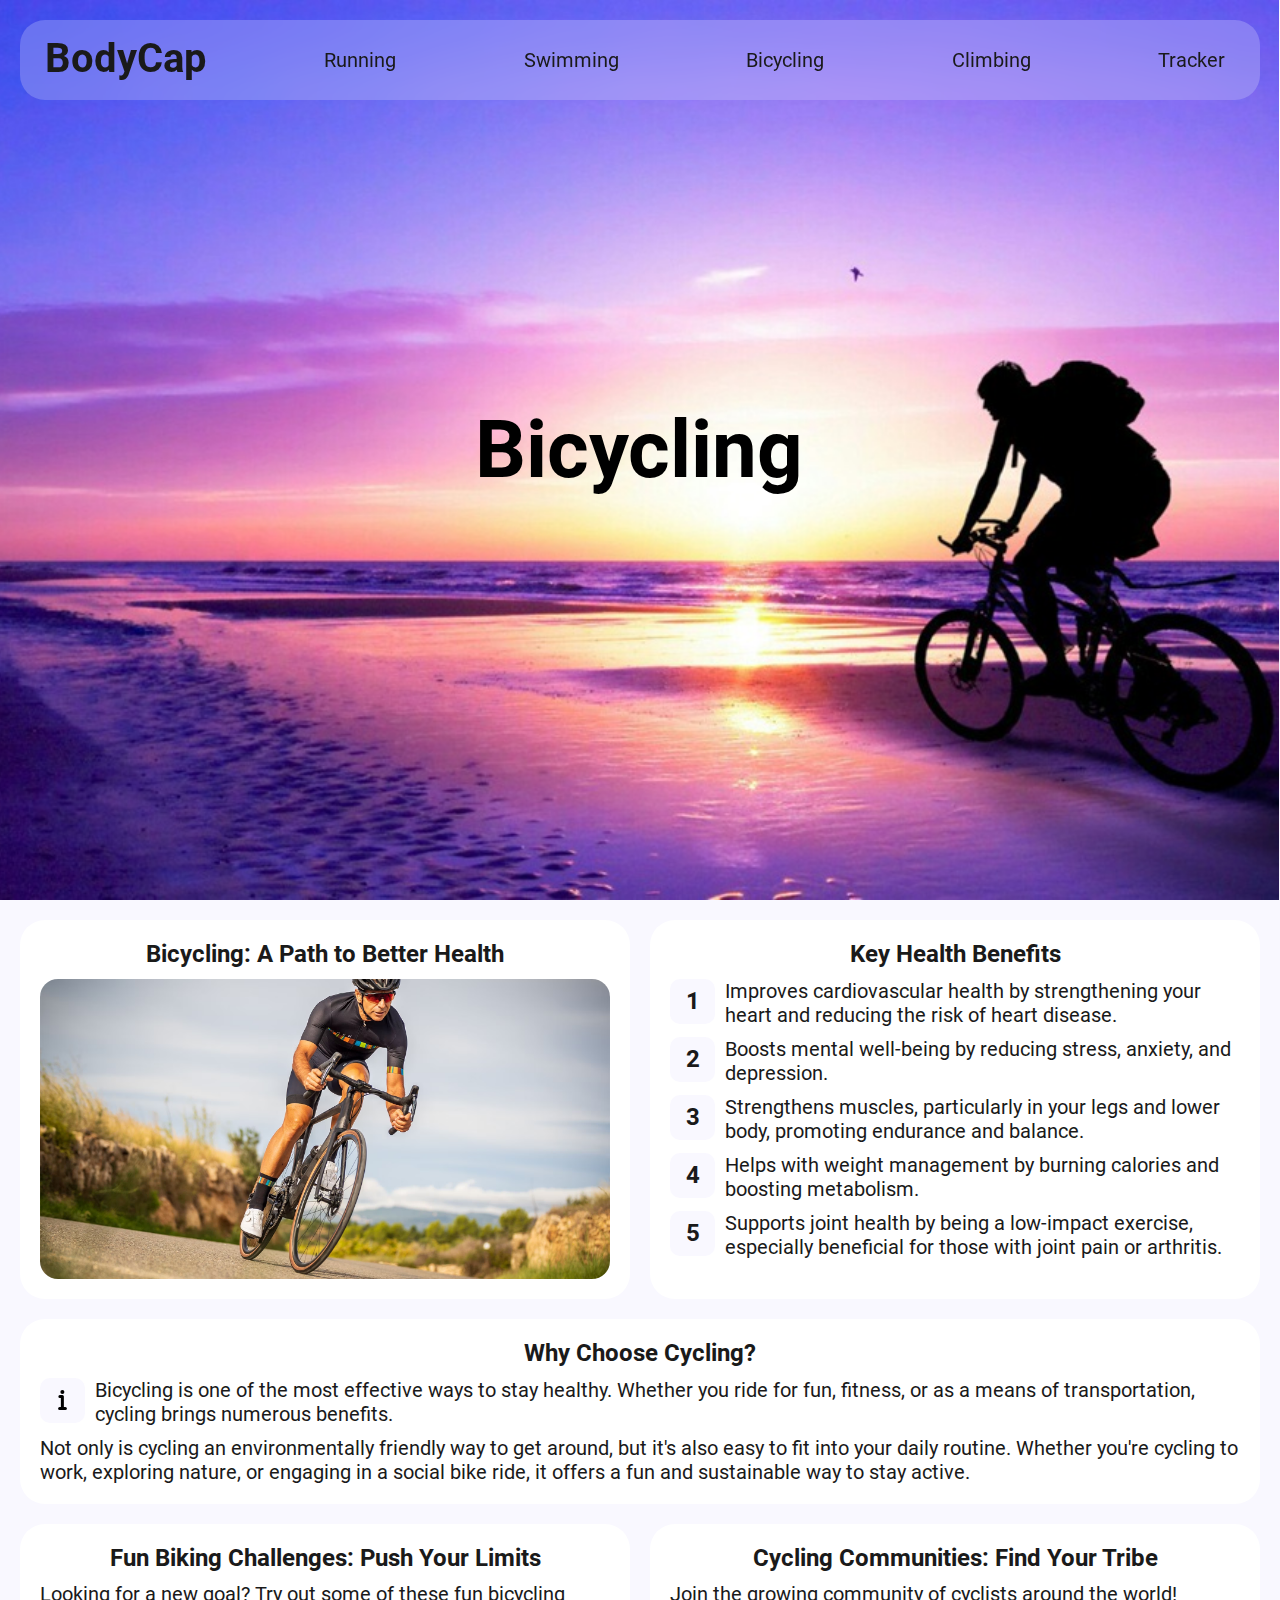
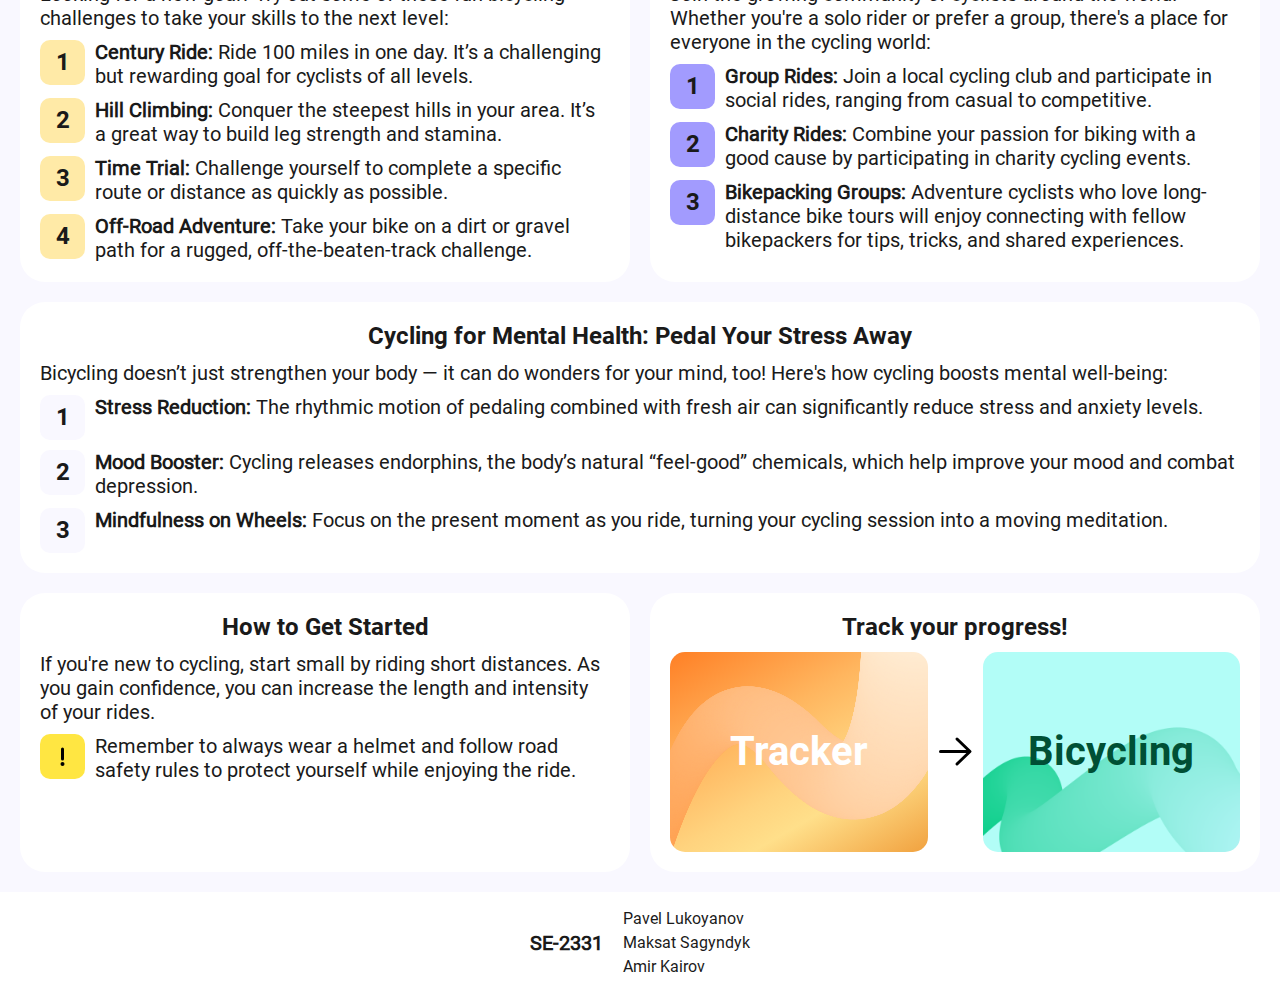
==== commit d4bfe229: "Tracker update 5" ====
--- a/bicycling.html
+++ b/bicycling.html
@@ -3,11 +3,28 @@
     <head>
         <meta name="viewport" content="width=device-width, initial-scale=1.0">
         <link rel="stylesheet" href="https://cdn.jsdelivr.net/npm/bootstrap@4.0.0/dist/css/bootstrap.min.css" integrity="sha384-Gn5384xqQ1aoWXA+058RXPxPg6fy4IWvTNh0E263XmFcJlSAwiGgFAW/dAiS6JXm" crossorigin="anonymous">
+        <script src="JS/Bobatron.js"></script>
+        <script src="JS/BobatronDynamic.js"></script>
+        <script src="JS/Storage.js"></script>
+        <script src="JS/HeaderAndTools.js"></script>
+        <script src="JS/User.js"></script>
+        <script src="JS/running.js"></script>
         <link href="CSS/main.css" rel="stylesheet" type="text/css">
         <link href="CSS/icons.css" rel="stylesheet" type="text/css">
         <link href="CSS/LazyLukPack.css" rel="stylesheet" type="text/css">
         <meta charset="UTF-8">
         <title>Bicycling Benefits - BodyCap</title>
+
+        <script>
+            window.addEventListener("DOMContentLoaded", () => {
+                HeaderAndTools.headerUpdate()
+                HeaderAndTools.sports()
+
+                window.addEventListener('resize', () => {
+                    HeaderAndTools.headerUpdate()
+                })
+            })
+        </script>
     </head>
     <body>
         <header>
@@ -15,12 +32,15 @@
                 <a href="index.html" style="color: #000000; text-decoration: none">
                     <h1 style="font-size: 40px; margin: 0 10px" class="clickable">BodyCap</h1>
                 </a>
-                <a href="swimming.html" class="btnFrame">Swimming</a>
-                <a href="running.html" class="btnFrame">Running</a>
-                <a href="bicycling.html" class="btnFrame">Bicycling</a>
-                <a href="climbing.html" class="btnFrame">Climbing</a>
-                <a href="tracker.html" class="btnFrame">Tracker</a>
-                <button id="headerSettings" class="button miniButtonWithIcon"><svg class="iconMolotok"></svg>Settings</button>
+                <a href="running.html" class="initiallyHidden btnFrame wideScreen">Running</a>
+                <a href="swimming.html" class="initiallyHidden btnFrame wideScreen">Swimming</a>
+                <a href="bicycling.html" class="initiallyHidden btnFrame wideScreen">Bicycling</a>
+                <a href="climbing.html" class="initiallyHidden btnFrame wideScreen">Climbing</a>
+                <!--a href="tracker.html" class="initiallyHidden btnFrame wideScreen">Tracker</a-->
+                <div class="flex" style="gap: 10px; width: fit-content">
+                    <a href="tracker.html" class="btnFrame initiallyHidden">Tracker</a>
+                    <button id="headerMenu" class="button" style="display: none">Menu</button>
+                </div>
             </nav>
         </header>
 
--- a/CSS/main.css
+++ b/CSS/main.css
@@ -390,4 +390,9 @@
     padding: 10px 15px;
     border-radius: 5px;
     cursor: pointer;
+}
+.square-button {
+    padding: 0;
+    min-height: 50px;
+    min-width: 50px;
 }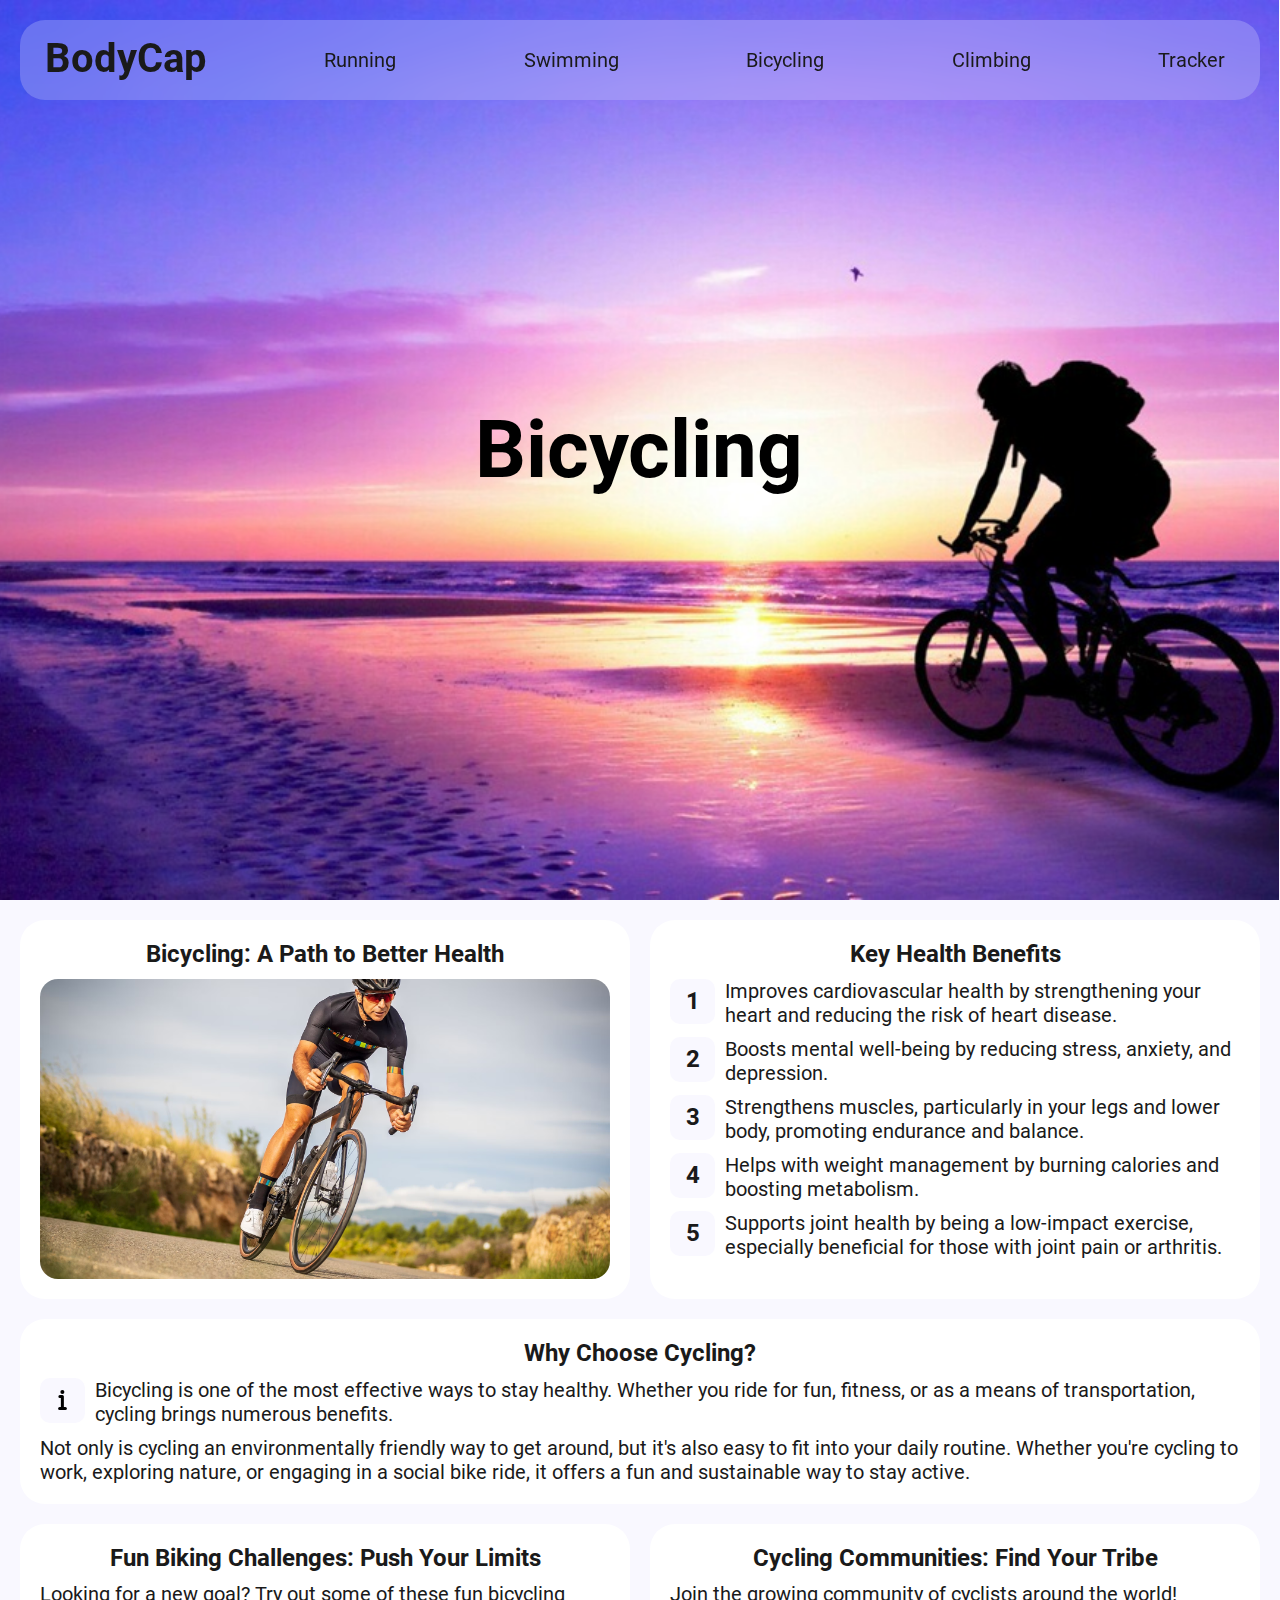
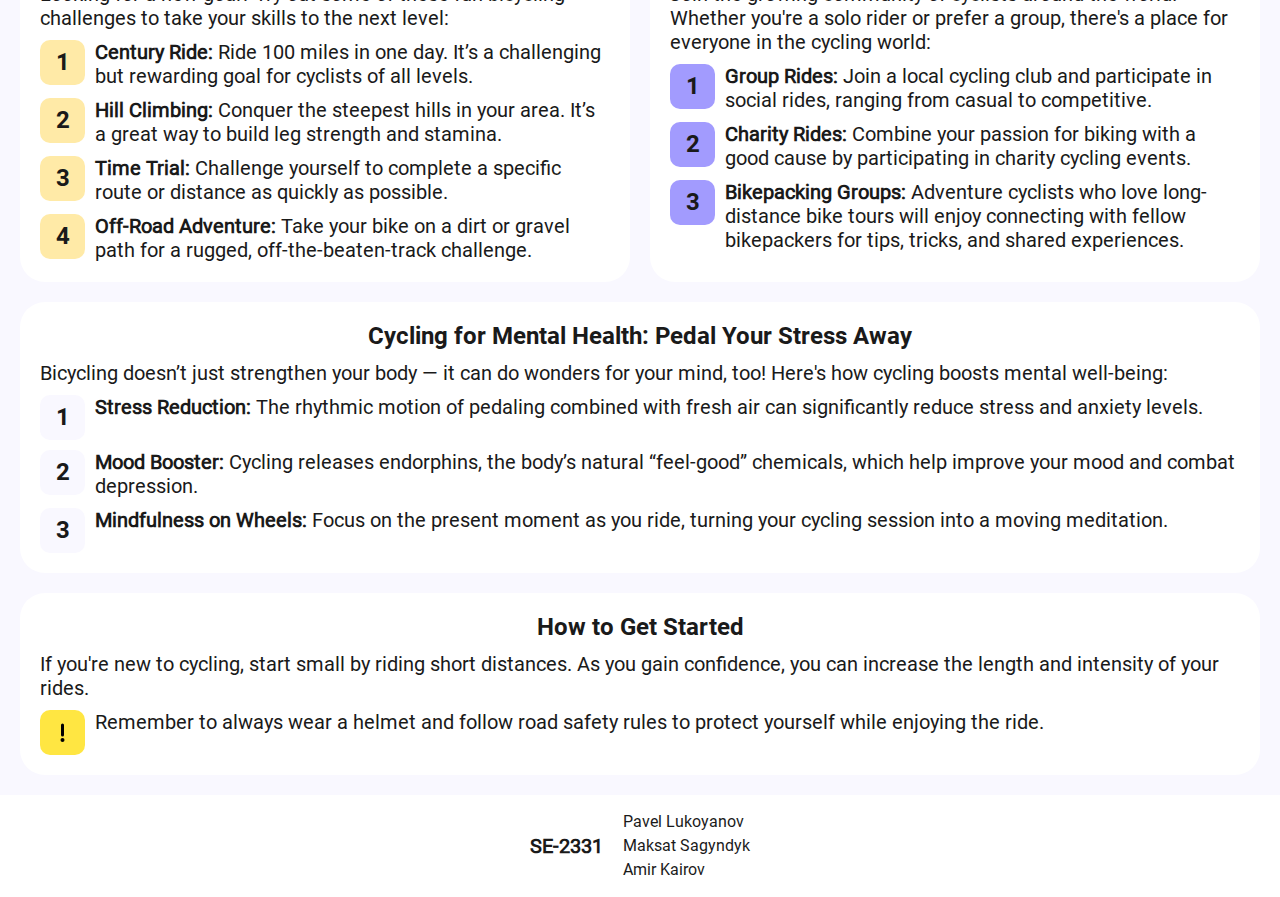
==== commit 2b4652fc: "Tracker update 5" ====
--- a/bicycling.html
+++ b/bicycling.html
@@ -197,15 +197,6 @@
                     <p>Remember to always wear a helmet and follow road safety rules to protect yourself while enjoying the ride.</p>
                 </div>
             </section>
-
-            <section>
-                <h1>Track your progress!</h1>
-                <div class="flex flex-justifycenter flex-aligncenter" style="gap: 10px; width: 100%">
-                    <button class="buttonExercise colorsTracker clickable" style="max-width: 350px">Tracker</button>
-                    <svg class="iconNext"></svg>
-                    <button class="buttonExercise colorsBicycling clickable" style="max-width: 350px">Bicycling</button>
-                </div>
-            </section>
         </main>
         <footer>
             <p style="font-weight: bold">SE-2331</p>
